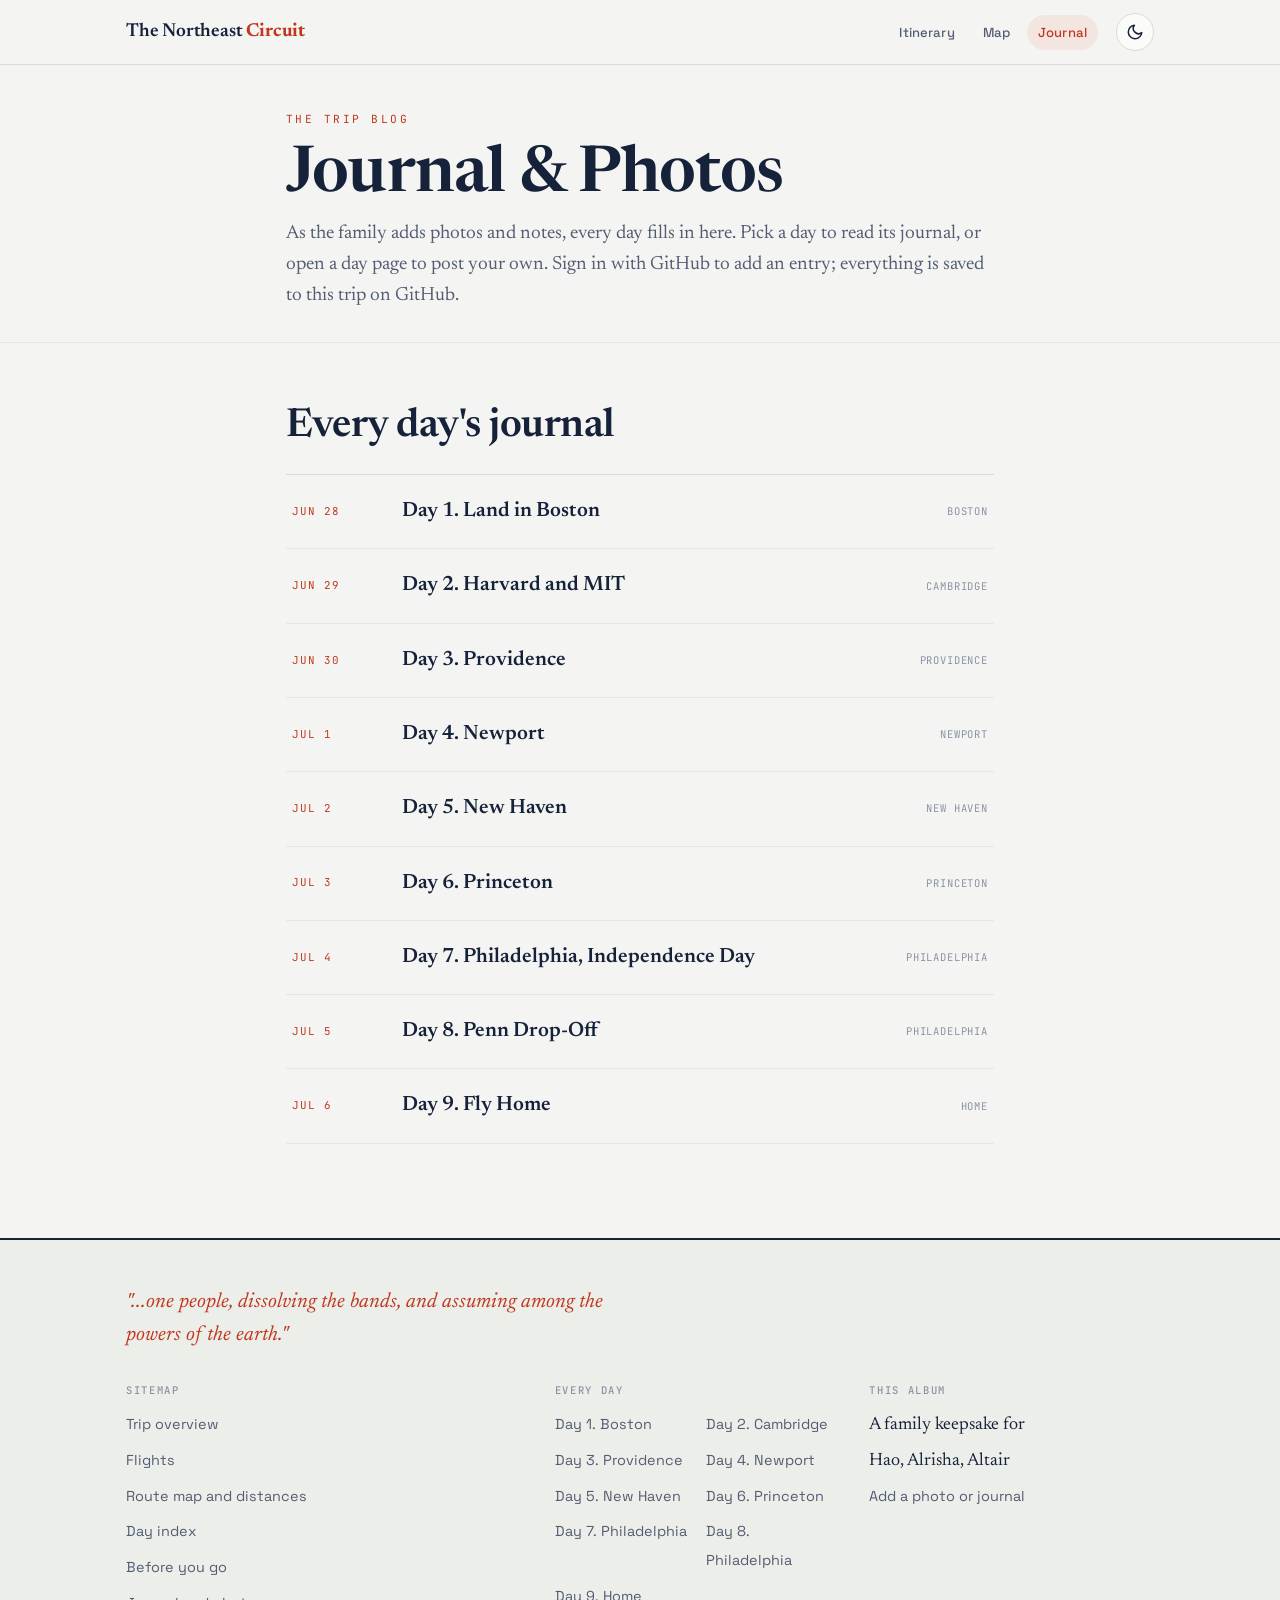
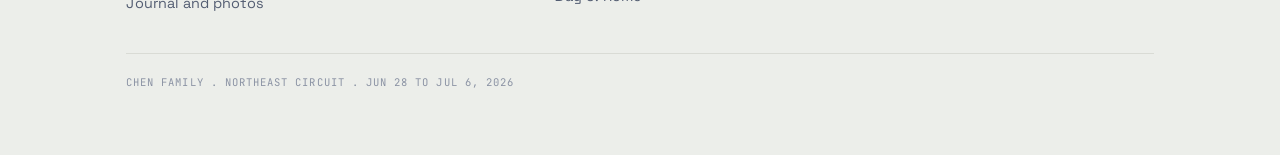
==== journal.html @ 0cf2416f "Rebuild as a multi-page family trip album and journal Redesign off the parchment/oxblood theme into " ====
<!DOCTYPE html>
<html lang="en">
<head>
<meta charset="UTF-8">
<meta name="viewport" content="width=device-width, initial-scale=1.0">
<title>Journal &amp; Photos . The Northeast Circuit</title>
<meta name="description" content="The family trip blog: photos and journals from each day of the Chen family Northeast Circuit, added by the family as the trip unfolds.">
<meta name="color-scheme" content="light dark">
<link rel="preconnect" href="https://fonts.googleapis.com">
<link rel="preconnect" href="https://fonts.gstatic.com" crossorigin>
<script>(function(){try{var d=sessionStorage.getItem('vtDir');if(d){document.documentElement.dataset.vt=d;sessionStorage.removeItem('vtDir');}}catch(e){}})();</script>
<link rel="stylesheet" href="assets/styles.css">
<script src="assets/trip.js"></script>
<script src="assets/render.js"></script>
</head>
<body data-root="" data-page="journal" data-day="0">
  <div id="topnav"></div>
  <main id="journal"></main>
  <div id="sitemap"></div>
  <script>renderJournal();</script>
  <script defer src="assets/app.js"></script>
</body>
</html>
---- assets/styles.css ----
@import url('https://fonts.googleapis.com/css2?family=Newsreader:ital,opsz,wght@0,6..72,400;0,6..72,500;0,6..72,600;1,6..72,400;1,6..72,500&family=Space+Grotesk:wght@400;500;600;700&family=JetBrains+Mono:wght@400;500&display=swap');

/* ============================================================
   The Northeast Circuit  -  shared theme
   Redesign off parchment/oxblood. One locked accent (vermilion).
   Type: Newsreader (editorial serif) + Space Grotesk (UI) + JetBrains Mono (stamps).
   Radius rule: cards / images / inputs = 6px ; pills / buttons = full.
   Dual mode via CSS variables + prefers-color-scheme + [data-theme] toggle.
   ============================================================ */

:root{
  /* light (default) */
  --bg:#f4f5f3;
  --bg-tint:#eceeea;
  --surface:#fbfbfa;
  --ink:#16213a;
  --ink-soft:#535d72;
  --ink-faint:#8b93a4;
  --accent:#e0452a;          /* vermilion - fills, big type, art */
  --accent-ink:#c1371f;      /* darker vermilion - link/label text, passes AA */
  --accent-wash:rgba(224,69,42,.09);
  --line:#d9dbd5;
  --line-soft:#e6e7e2;
  --shadow:0 1px 2px rgba(22,33,58,.05), 0 10px 30px rgba(22,33,58,.08);
  --shadow-lift:0 2px 6px rgba(22,33,58,.07), 0 18px 44px rgba(22,33,58,.13);

  --serif:'Newsreader',Georgia,'Times New Roman',serif;
  --sans:'Space Grotesk',ui-sans-serif,system-ui,sans-serif;
  --mono:'JetBrains Mono',ui-monospace,monospace;
  --r:6px;
  --r-pill:999px;
  --wrap:1080px;
  --turn:.5s;
}
@media (prefers-color-scheme: dark){
  :root:not([data-theme="light"]){
    --bg:#0f1626;
    --bg-tint:#141d31;
    --surface:#172033;
    --ink:#e9ecf3;
    --ink-soft:#a3adc2;
    --ink-faint:#717c93;
    --accent:#ff5a3c;
    --accent-ink:#ff7a61;
    --accent-wash:rgba(255,90,60,.14);
    --line:rgba(233,236,243,.14);
    --line-soft:rgba(233,236,243,.08);
    --shadow:0 1px 2px rgba(0,0,0,.3), 0 12px 34px rgba(0,0,0,.4);
    --shadow-lift:0 2px 8px rgba(0,0,0,.35), 0 22px 50px rgba(0,0,0,.5);
  }
}
[data-theme="dark"]{
  --bg:#0f1626;
  --bg-tint:#141d31;
  --surface:#172033;
  --ink:#e9ecf3;
  --ink-soft:#a3adc2;
  --ink-faint:#717c93;
  --accent:#ff5a3c;
  --accent-ink:#ff7a61;
  --accent-wash:rgba(255,90,60,.14);
  --line:rgba(233,236,243,.14);
  --line-soft:rgba(233,236,243,.08);
  --shadow:0 1px 2px rgba(0,0,0,.3), 0 12px 34px rgba(0,0,0,.4);
  --shadow-lift:0 2px 8px rgba(0,0,0,.35), 0 22px 50px rgba(0,0,0,.5);
}

*{box-sizing:border-box;margin:0;padding:0}
html{scroll-behavior:smooth}
body{
  background:var(--bg);
  color:var(--ink);
  font-family:var(--serif);
  font-size:18px;
  line-height:1.6;
  -webkit-font-smoothing:antialiased;
  text-rendering:optimizeLegibility;
  overflow-x:hidden;
  transition:background .3s ease, color .3s ease;
}
img{max-width:100%;display:block}
a{color:var(--accent-ink);text-decoration:none}
a:hover{text-decoration:underline;text-underline-offset:3px}
:focus-visible{outline:2.5px solid var(--accent);outline-offset:3px;border-radius:2px}

.wrap{max-width:var(--wrap);margin:0 auto;padding:0 26px}
.narrow{max-width:760px}

/* ---------- type helpers ---------- */
.serif{font-family:var(--serif)}
.sans{font-family:var(--sans)}
.mono{font-family:var(--mono)}
h1,h2,h3{font-family:var(--serif);font-weight:600;line-height:1.04;letter-spacing:-.012em}
.lede{font-size:1.2rem;color:var(--ink-soft);max-width:64ch}
.kicker{
  font-family:var(--mono);font-size:.7rem;letter-spacing:.22em;text-transform:uppercase;
  color:var(--accent-ink);
}

/* ---------- top nav (single line, <=72px) ---------- */
.nav{
  position:sticky;top:0;z-index:40;
  background:color-mix(in srgb, var(--bg) 86%, transparent);
  backdrop-filter:saturate(1.4) blur(10px);
  -webkit-backdrop-filter:saturate(1.4) blur(10px);
  border-bottom:1px solid var(--line);
}
.nav-in{display:flex;align-items:center;gap:18px;height:64px;max-width:var(--wrap);margin:0 auto;padding:0 26px}
.brand{font-family:var(--serif);font-weight:600;font-size:1.18rem;letter-spacing:-.01em;color:var(--ink);white-space:nowrap}
.brand:hover{text-decoration:none}
.brand b{color:var(--accent-ink)}
.nav-spacer{flex:1}
.nav-links{display:flex;align-items:center;gap:6px}
.nav-links a{
  font-family:var(--sans);font-size:.82rem;font-weight:500;letter-spacing:.01em;
  color:var(--ink-soft);padding:7px 11px;border-radius:var(--r-pill);white-space:nowrap;
  transition:color .15s, background .15s;
}
.nav-links a:hover{color:var(--ink);background:var(--bg-tint);text-decoration:none}
.nav-links a[aria-current="page"]{color:var(--accent-ink);background:var(--accent-wash)}
.theme-toggle{
  font-family:var(--sans);font-size:.95rem;line-height:1;cursor:pointer;
  background:var(--surface);border:1px solid var(--line);color:var(--ink);
  width:38px;height:38px;border-radius:var(--r-pill);display:grid;place-items:center;
  transition:transform .15s, border-color .15s;
}
.theme-toggle:hover{transform:translateY(-1px);border-color:var(--accent)}
.theme-toggle:active{transform:translateY(0)}

/* ---------- buttons ---------- */
.btn{
  display:inline-flex;align-items:center;gap:8px;font-family:var(--sans);font-weight:600;
  font-size:.86rem;letter-spacing:.01em;padding:11px 20px;border-radius:var(--r-pill);
  border:1px solid transparent;cursor:pointer;transition:transform .15s, box-shadow .15s, background .15s;
  white-space:nowrap;
}
.btn:hover{text-decoration:none;transform:translateY(-1px)}
.btn:active{transform:translateY(0)}
.btn-primary{background:var(--accent);color:#fff}
.btn-primary:hover{box-shadow:var(--shadow-lift)}
.btn-ghost{background:transparent;border-color:var(--line);color:var(--ink)}
.btn-ghost:hover{border-color:var(--accent);color:var(--accent-ink)}

/* ---------- map link chip ---------- */
.maplink,.wikilink{
  display:inline-flex;align-items:center;gap:5px;font-family:var(--sans);font-weight:500;
  font-size:.74rem;letter-spacing:.02em;padding:4px 10px;border-radius:var(--r-pill);
  border:1px solid var(--line);color:var(--ink-soft);background:var(--surface);
  transition:border-color .15s, color .15s;
}
.maplink:hover,.wikilink:hover{border-color:var(--accent);color:var(--accent-ink);text-decoration:none}
.maplink svg,.wikilink svg{width:13px;height:13px;flex:none}
.linkrow{display:flex;flex-wrap:wrap;gap:8px;margin-top:10px}

/* ---------- pills ---------- */
.pill{
  display:inline-block;font-family:var(--mono);font-size:.6rem;letter-spacing:.08em;
  text-transform:uppercase;background:var(--ink);color:var(--bg);
  padding:3px 9px;border-radius:var(--r-pill);vertical-align:middle;
}
.pill.accent{background:var(--accent);color:#fff}
.pill.soft{background:var(--bg-tint);color:var(--ink-soft)}

/* ============================================================
   COVER (hero on home + each day)
   ============================================================ */
.cover{position:relative;padding:46px 0 30px}
.cover-art{
  border-radius:var(--r);overflow:hidden;border:1px solid var(--line);
  background:var(--bg-tint);box-shadow:var(--shadow);
}
.cover-art svg{width:100%;height:auto;display:block}
.cover-art{color:var(--ink-soft)}
.cover-art .ink{fill:var(--ink)}
.cover-art .soft{fill:var(--ink-soft)}
.cover-art .ac{fill:var(--accent)}
.cover-art .sky{fill:var(--bg-tint)}
.cover-art .pap{fill:var(--surface)}
.cover-art .ln{stroke:var(--line);stroke-width:1.5;fill:none}
.cover-art .acln{stroke:var(--accent);fill:none}
.daycover .cover-art{max-width:none}

.daycover{display:grid;grid-template-columns:1.05fr .95fr;gap:40px;align-items:center;padding:40px 0 14px}
.daycover .stamp{display:flex;align-items:baseline;gap:14px;margin-bottom:14px}
.daycover .dno{font-family:var(--serif);font-weight:600;font-size:clamp(3.4rem,9vw,6.2rem);line-height:.8;color:var(--accent)}
.daycover .dmeta{font-family:var(--mono);font-size:.72rem;letter-spacing:.16em;text-transform:uppercase;color:var(--ink-soft);line-height:1.7}
.daycover h1{font-size:clamp(2.2rem,5.2vw,3.7rem);margin:6px 0 12px}
.daycover .tagline{font-style:italic;color:var(--accent-ink);font-size:1.3rem;margin-bottom:8px}
.daycover .city{font-family:var(--mono);font-size:.74rem;letter-spacing:.18em;text-transform:uppercase;color:var(--ink-faint)}

/* ============================================================
   SECTIONS
   ============================================================ */
.section{padding:40px 0;border-top:1px solid var(--line-soft)}
.section.lg{padding:64px 0}
.section.tight{padding:30px 0}
.sec-head{margin-bottom:26px}
.sec-head h2{font-size:clamp(1.7rem,3.6vw,2.5rem)}
.sec-head .lede{margin-top:10px}

/* ---------- plan rows ---------- */
.plan{display:grid;gap:0}
.prow{
  display:grid;grid-template-columns:120px 1fr;gap:18px;align-items:start;
  padding:15px 0;border-top:1px solid var(--line-soft);
}
.prow:first-child{border-top:none}
.prow .lab{font-family:var(--mono);font-size:.66rem;letter-spacing:.13em;text-transform:uppercase;color:var(--accent-ink);padding-top:4px}
.prow .val{color:var(--ink);font-size:1.02rem}

.hotelcard{
  display:flex;flex-wrap:wrap;align-items:center;gap:14px 22px;margin-top:22px;
  padding:18px 22px;border:1px solid var(--line);border-radius:var(--r);
  background:var(--surface);box-shadow:var(--shadow);
}
.hotelcard .hn{font-family:var(--serif);font-weight:600;font-size:1.3rem}
.hotelcard .ha{color:var(--ink-soft);font-size:.95rem}
.hotelcard .hx{font-family:var(--mono);font-size:.68rem;letter-spacing:.06em;color:var(--ink-faint);text-transform:uppercase}

/* ---------- sights ---------- */
.sights{display:grid;gap:18px}
.sight{
  border-left:3px solid var(--accent);padding:2px 0 4px 22px;position:relative;
}
.sight::before{
  content:"";position:absolute;left:-8px;top:6px;width:13px;height:13px;border-radius:50%;
  background:var(--bg);border:3px solid var(--accent);
}
.sight .sn{font-family:var(--serif);font-weight:600;font-size:1.35rem;line-height:1.15;margin-bottom:4px}
.sight .sn .star{
  font-family:var(--mono);font-size:.62rem;letter-spacing:.04em;color:var(--accent-ink);
  background:var(--accent-wash);padding:3px 8px;border-radius:var(--r-pill);margin-left:8px;
  vertical-align:middle;text-transform:uppercase;white-space:nowrap;
}
.sight .sd{color:var(--ink-soft);font-size:1.02rem}

/* ---------- time-locked ---------- */
.timed{
  border:1px solid var(--accent);background:var(--accent-wash);border-radius:var(--r);
  padding:20px 22px;margin-top:8px;
}
.timed .tw{font-family:var(--mono);font-size:.66rem;letter-spacing:.14em;text-transform:uppercase;color:var(--accent-ink);margin-bottom:5px}
.timed .tt{font-family:var(--serif);font-weight:600;font-size:1.3rem;margin-bottom:7px}
.timed .td{color:var(--ink);font-size:1rem}
.timed + .timed{margin-top:16px}

/* ---------- food ---------- */
.food{display:grid;gap:0}
.meal{padding:20px 0;border-top:1px solid var(--line-soft)}
.meal:first-child{border-top:none}
.meal .mn{font-family:var(--serif);font-weight:600;font-size:1.3rem;line-height:1.15}
.meal .mtag{
  font-family:var(--mono);font-size:.58rem;letter-spacing:.07em;text-transform:uppercase;
  color:#fff;background:var(--ink);padding:3px 8px;border-radius:var(--r-pill);margin-left:9px;vertical-align:middle;
}
.meal .mtag.asia{background:var(--accent)}
.meal .md{color:var(--ink-soft);font-size:1rem;margin-top:4px}
.meal .mmeta{font-family:var(--mono);font-size:.68rem;letter-spacing:.03em;color:var(--ink-faint);margin-top:6px}

/* ============================================================
   HOME: day index
   ============================================================ */
.index-list{display:grid;gap:0;border-top:1px solid var(--line)}
.ix{
  display:grid;grid-template-columns:64px 1fr auto;gap:20px;align-items:center;
  padding:18px 6px;border-bottom:1px solid var(--line-soft);
  transition:background .18s, padding .18s;color:var(--ink);
}
.ix:hover{background:var(--bg-tint);text-decoration:none;padding-left:14px}
.ix .ixn{font-family:var(--serif);font-weight:600;font-size:2rem;color:var(--accent);line-height:1}
.ix .ixd{font-family:var(--mono);font-size:.64rem;letter-spacing:.13em;text-transform:uppercase;color:var(--ink-faint);margin-top:3px}
.ix .ixt{font-family:var(--serif);font-weight:600;font-size:1.3rem;line-height:1.12}
.ix .ixtag{color:var(--ink-soft);font-size:.96rem;margin-top:2px}
.ix .ixgo{font-family:var(--mono);font-size:1.1rem;color:var(--ink-faint);transition:transform .18s, color .18s}
.ix:hover .ixgo{transform:translateX(4px);color:var(--accent)}
/* the feature day (Jul 4) */
.ix.feature{background:var(--accent-wash);border-radius:var(--r);border-bottom-color:transparent;margin:6px 0}
.ix.feature .ixtag{color:var(--accent-ink)}

/* ---------- flights ---------- */
.flights{display:grid;grid-template-columns:1fr 1fr;gap:18px}
.flight{border:1px solid var(--line);border-radius:var(--r);padding:22px 24px;background:var(--surface);box-shadow:var(--shadow)}
.flight .fdir{font-family:var(--mono);font-size:.66rem;letter-spacing:.16em;text-transform:uppercase;color:var(--accent-ink);margin-bottom:14px}
.flight .froute{display:flex;align-items:center;gap:14px;margin-bottom:16px}
.flight .ap{font-family:var(--serif);font-weight:600;font-size:2.4rem;line-height:1}
.flight .farrow{flex:1;height:2px;background:var(--line);position:relative;border-radius:2px}
.flight .farrow::after{content:"";position:absolute;right:-1px;top:-3px;border-left:7px solid var(--ink-faint);border-top:4px solid transparent;border-bottom:4px solid transparent}
.flight .frow{display:flex;justify-content:space-between;gap:12px;font-size:.92rem;padding:6px 0;border-top:1px solid var(--line-soft)}
.flight .frow .l{font-family:var(--mono);font-size:.64rem;letter-spacing:.08em;text-transform:uppercase;color:var(--ink-soft);padding-top:3px}
.flight .frow .r{font-family:var(--sans);font-weight:500;text-align:right}

/* ---------- map ---------- */
#map{height:440px;width:100%;border:1px solid var(--line);border-radius:var(--r);box-shadow:var(--shadow);background:var(--bg-tint);z-index:1}
.legs{margin-top:22px;border-top:1px solid var(--line)}
.leg{display:grid;grid-template-columns:30px 1fr auto auto;gap:16px;align-items:center;padding:13px 4px;border-bottom:1px solid var(--line-soft);font-size:.98rem}
.leg .lgn{font-family:var(--mono);font-size:.8rem;color:var(--accent-ink)}
.leg .lgr{font-family:var(--serif);font-weight:500}
.leg .lgm,.leg .lgt{font-family:var(--mono);font-size:.82rem;color:var(--ink-soft);text-align:right;white-space:nowrap}
.leg.total{font-weight:600;border-bottom:none;background:var(--accent-wash);border-radius:var(--r);padding:13px 12px;margin-top:6px}
.leg.total .lgr{color:var(--accent-ink)}
.leaflet-pin{background:var(--accent);color:#fff;width:30px;height:30px;border-radius:50% 50% 50% 0;
  transform:rotate(-45deg);display:grid;place-items:center;box-shadow:0 3px 8px rgba(0,0,0,.35);border:2px solid #fff}
.leaflet-pin span{transform:rotate(45deg);font-family:var(--sans);font-weight:700;font-size:.85rem}

/* ---------- notes ---------- */
.notes{display:grid;gap:16px;counter-reset:n}
.note{display:grid;grid-template-columns:34px 1fr;gap:16px;align-items:start}
.note .ni{counter-increment:n;font-family:var(--serif);font-weight:600;color:var(--accent);font-size:1.5rem;line-height:1}
.note .ni::before{content:counter(n)}
.note .nt strong{color:var(--ink);font-weight:600}
.note .nt{color:var(--ink-soft)}

/* ============================================================
   PHOTOS + JOURNAL (giscus + empty slots)
   ============================================================ */
.album-intro{display:flex;flex-wrap:wrap;gap:14px;align-items:center;justify-content:space-between;margin-bottom:22px}
.album-intro .who{font-family:var(--mono);font-size:.7rem;letter-spacing:.06em;color:var(--ink-faint)}
.slots{display:grid;grid-template-columns:repeat(3,1fr);gap:14px;margin-bottom:26px}
.slot{
  aspect-ratio:4/3;border:1.5px dashed var(--line);border-radius:var(--r);
  display:grid;place-items:center;background:var(--bg-tint);color:var(--ink-faint);
  font-family:var(--mono);font-size:.66rem;letter-spacing:.08em;text-align:center;padding:10px;
}
.slot svg{width:34px;height:34px;opacity:.5;margin-bottom:8px}
.giscus-wrap{border-top:1px solid var(--line);padding-top:24px;min-height:120px}
.giscus-note{font-family:var(--sans);font-size:.86rem;color:var(--ink-soft);background:var(--bg-tint);
  border:1px solid var(--line);border-radius:var(--r);padding:14px 18px;margin-bottom:18px}
.giscus-note b{color:var(--ink)}

/* ---------- day footer nav (page turn) ---------- */
.turnnav{display:grid;grid-template-columns:1fr auto 1fr;gap:14px;align-items:center;
  padding:34px 0;border-top:1px solid var(--line);margin-top:18px}
.turnnav a{display:flex;flex-direction:column;gap:3px;color:var(--ink);padding:12px 14px;border-radius:var(--r);transition:background .15s}
.turnnav a:hover{background:var(--bg-tint);text-decoration:none}
.turnnav .prev{align-items:flex-start}
.turnnav .next{align-items:flex-end;text-align:right}
.turnnav .tdir{font-family:var(--mono);font-size:.64rem;letter-spacing:.12em;text-transform:uppercase;color:var(--ink-faint)}
.turnnav .tlabel{font-family:var(--serif);font-weight:600;font-size:1.1rem;color:var(--accent-ink)}
.turnnav .toindex{font-family:var(--sans);font-weight:600;font-size:.8rem;color:var(--ink-soft);
  border:1px solid var(--line);border-radius:var(--r-pill);padding:9px 16px}
.turnnav .toindex:hover{border-color:var(--accent);color:var(--accent-ink)}

/* ============================================================
   FOOTER + sitemap
   ============================================================ */
.foot{border-top:2px solid var(--ink);margin-top:30px;padding:46px 0 64px;background:var(--bg-tint)}
.foot .seal{font-family:var(--serif);font-style:italic;font-size:1.3rem;color:var(--accent-ink);max-width:48ch;margin-bottom:30px}
.sitemap{display:grid;grid-template-columns:1.4fr 1fr 1fr;gap:30px;margin-bottom:34px}
.sitemap h4{font-family:var(--mono);font-size:.66rem;letter-spacing:.16em;text-transform:uppercase;color:var(--ink-faint);margin-bottom:12px;font-weight:500}
.sitemap ul{list-style:none;display:grid;gap:7px}
.sitemap a{font-family:var(--sans);font-size:.9rem;color:var(--ink-soft)}
.sitemap a:hover{color:var(--accent-ink)}
.sitemap .col-days ul{grid-template-columns:1fr 1fr;gap:7px 18px}
.foot .fine{font-family:var(--mono);font-size:.66rem;letter-spacing:.1em;text-transform:uppercase;color:var(--ink-faint);border-top:1px solid var(--line);padding-top:20px}

/* ============================================================
   JOURNAL feed
   ============================================================ */
.feed{display:grid;gap:0;border-top:1px solid var(--line)}
.feeditem{display:grid;grid-template-columns:90px 1fr auto;gap:20px;align-items:center;padding:20px 6px;border-bottom:1px solid var(--line-soft);color:var(--ink)}
.feeditem:hover{background:var(--bg-tint);text-decoration:none}
.feeditem .fd{font-family:var(--mono);font-size:.68rem;letter-spacing:.1em;text-transform:uppercase;color:var(--accent-ink)}
.feeditem .ft{font-family:var(--serif);font-weight:600;font-size:1.3rem}
.feeditem .fc{font-family:var(--mono);font-size:.66rem;color:var(--ink-faint);text-transform:uppercase;letter-spacing:.08em}

/* ============================================================
   MOTION
   ============================================================ */
.reveal{opacity:0;transform:translateY(18px)}
.reveal.in{opacity:1;transform:none;transition:opacity .65s cubic-bezier(.16,1,.3,1), transform .65s cubic-bezier(.16,1,.3,1)}

/* cover entrance: one orchestrated moment per page */
@media (prefers-reduced-motion: no-preference){
  .enter > *{opacity:0;animation:rise .7s cubic-bezier(.16,1,.3,1) forwards}
  .enter > *:nth-child(1){animation-delay:.05s}
  .enter > *:nth-child(2){animation-delay:.14s}
  .enter > *:nth-child(3){animation-delay:.23s}
  .enter > *:nth-child(4){animation-delay:.32s}
  .enter > *:nth-child(5){animation-delay:.41s}
}
@keyframes rise{from{opacity:0;transform:translateY(22px)}to{opacity:1;transform:none}}

/* cross-document page turn between days */
@view-transition{navigation:auto}
@media (prefers-reduced-motion: no-preference){
  ::view-transition-old(root){animation:turn-out var(--turn) cubic-bezier(.4,0,.2,1) both}
  ::view-transition-new(root){animation:turn-in var(--turn) cubic-bezier(.16,1,.3,1) both}
  /* reverse direction when going to a previous day (html[data-vt="back"]) */
  html[data-vt="back"]::view-transition-old(root){animation:turn-out-back var(--turn) cubic-bezier(.4,0,.2,1) both}
  html[data-vt="back"]::view-transition-new(root){animation:turn-in-back var(--turn) cubic-bezier(.16,1,.3,1) both}
}
@keyframes turn-out{from{opacity:1;transform:none}to{opacity:0;transform:translateX(-7%) rotateY(4deg)}}
@keyframes turn-in{from{opacity:0;transform:translateX(9%) rotateY(-5deg)}to{opacity:1;transform:none}}
@keyframes turn-out-back{from{opacity:1;transform:none}to{opacity:0;transform:translateX(7%) rotateY(-4deg)}}
@keyframes turn-in-back{from{opacity:0;transform:translateX(-9%) rotateY(5deg)}to{opacity:1;transform:none}}

@media (prefers-reduced-motion: reduce){
  html{scroll-behavior:auto}
  .reveal{opacity:1;transform:none;transition:none}
  *{animation-duration:.001ms !important;animation-iteration-count:1 !important}
  ::view-transition-group(*),::view-transition-old(root),::view-transition-new(root){animation:none !important}
}

/* ============================================================
   RESPONSIVE
   ============================================================ */
@media (max-width:860px){
  .daycover{grid-template-columns:1fr;gap:24px}
  .flights{grid-template-columns:1fr}
  .sitemap{grid-template-columns:1fr 1fr}
  .slots{grid-template-columns:repeat(2,1fr)}
}
@media (max-width:600px){
  body{font-size:17px}
  .wrap{padding:0 18px}
  .nav-in{padding:0 18px;gap:10px}
  .nav-links a{padding:6px 8px;font-size:.78rem}
  .prow{grid-template-columns:92px 1fr;gap:12px}
  .leg{grid-template-columns:24px 1fr;gap:8px 12px}
  .leg .lgm,.leg .lgt{grid-column:2;text-align:left}
  .sitemap{grid-template-columns:1fr}
  .sitemap .col-days ul{grid-template-columns:1fr 1fr}
  .feeditem{grid-template-columns:1fr;gap:5px}
  .feeditem .fc{display:none}
  #map{height:340px}
}
@media (max-width:380px){
  .nav-links .lbl{display:none}
  .slots{grid-template-columns:1fr}
  .daycover .dno{font-size:3rem}
}
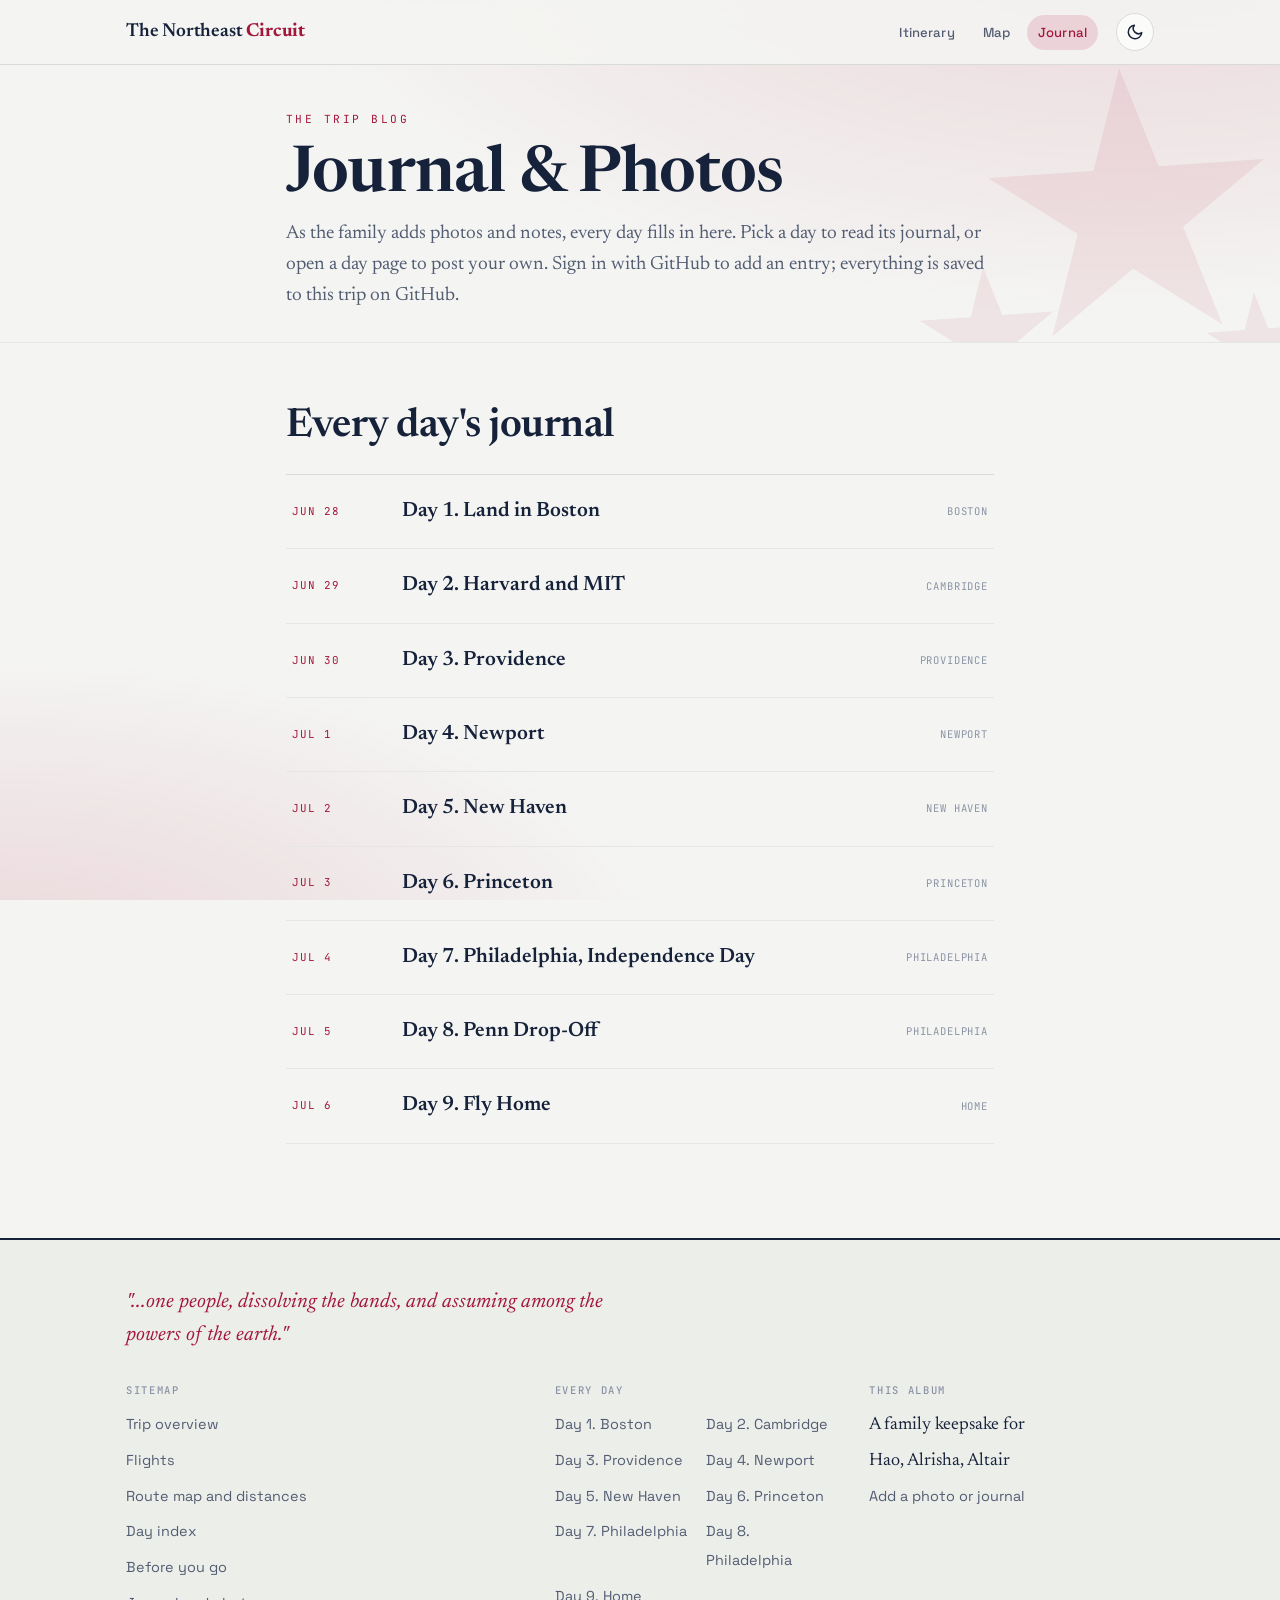
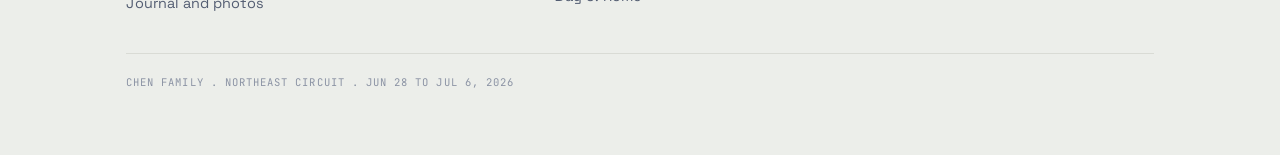
==== commit f747ccda: "Flag/Independence theme, per-page city colors, Giscus live, Independence Hall fix - Shift palette to" ====
--- a/journal.html
+++ b/journal.html
@@ -8,7 +8,7 @@
 <meta name="color-scheme" content="light dark">
 <link rel="preconnect" href="https://fonts.googleapis.com">
 <link rel="preconnect" href="https://fonts.gstatic.com" crossorigin>
-<script>(function(){try{var d=sessionStorage.getItem('vtDir');if(d){document.documentElement.dataset.vt=d;sessionStorage.removeItem('vtDir');}}catch(e){}})();</script>
+<script>(function(){try{var d=sessionStorage.getItem('vtDir');if(d){document.documentElement.dataset.vt=d;sessionStorage.removeItem('vtDir');}var t=localStorage.getItem('theme');if(t)document.documentElement.setAttribute('data-theme',t);}catch(e){}})();</script>
 <link rel="stylesheet" href="assets/styles.css">
 <script src="assets/trip.js"></script>
 <script src="assets/render.js"></script>
--- a/assets/styles.css
+++ b/assets/styles.css
@@ -16,9 +16,9 @@
   --ink:#16213a;
   --ink-soft:#535d72;
   --ink-faint:#8b93a4;
-  --accent:#e0452a;          /* vermilion - fills, big type, art */
-  --accent-ink:#c1371f;      /* darker vermilion - link/label text, passes AA */
-  --accent-wash:rgba(224,69,42,.09);
+  --accent:#b31942;          /* Old Glory red - default flag accent (per-page override below) */
+  --accent-ink:#a3173b;      /* darker red - link/label text, passes AA on paper */
+  --accent-wash:color-mix(in srgb, var(--accent) 14%, transparent); /* auto-derives from --accent */
   --line:#d9dbd5;
   --line-soft:#e6e7e2;
   --shadow:0 1px 2px rgba(22,33,58,.05), 0 10px 30px rgba(22,33,58,.08);
@@ -40,9 +40,8 @@
     --ink:#e9ecf3;
     --ink-soft:#a3adc2;
     --ink-faint:#717c93;
-    --accent:#ff5a3c;
-    --accent-ink:#ff7a61;
-    --accent-wash:rgba(255,90,60,.14);
+    --accent:#ff5366;
+    --accent-ink:#ff8597;
     --line:rgba(233,236,243,.14);
     --line-soft:rgba(233,236,243,.08);
     --shadow:0 1px 2px rgba(0,0,0,.3), 0 12px 34px rgba(0,0,0,.4);
@@ -56,9 +55,8 @@
   --ink:#e9ecf3;
   --ink-soft:#a3adc2;
   --ink-faint:#717c93;
-  --accent:#ff5a3c;
-  --accent-ink:#ff7a61;
-  --accent-wash:rgba(255,90,60,.14);
+  --accent:#ff5366;
+  --accent-ink:#ff8597;
   --line:rgba(233,236,243,.14);
   --line-soft:rgba(233,236,243,.08);
   --shadow:0 1px 2px rgba(0,0,0,.3), 0 12px 34px rgba(0,0,0,.4);
@@ -78,6 +76,13 @@
   overflow-x:hidden;
   transition:background .3s ease, color .3s ease;
 }
+/* subtle per-page color cast, driven by the page's --accent */
+body::before{
+  content:"";position:fixed;inset:0;z-index:-1;pointer-events:none;
+  background:
+    radial-gradient(110% 70% at 88% -8%, var(--accent-wash), transparent 62%),
+    radial-gradient(90% 60% at 0% 108%, var(--accent-wash), transparent 60%);
+}
 img{max-width:100%;display:block}
 a{color:var(--accent-ink);text-decoration:none}
 a:hover{text-decoration:underline;text-underline-offset:3px}
@@ -164,7 +169,15 @@
 /* ============================================================
    COVER (hero on home + each day)
    ============================================================ */
-.cover{position:relative;padding:46px 0 30px}
+.cover{position:relative;overflow:hidden;padding:46px 0 30px}
+.cover .wrap{position:relative;z-index:1}
+.watermark{
+  position:absolute;top:-26px;right:-46px;width:min(48vw,440px);
+  color:var(--accent);opacity:.08;pointer-events:none;z-index:0;line-height:0;
+  transform:rotate(-4deg);
+}
+.watermark svg{width:100%;height:auto;display:block;fill:currentColor}
+@media (max-width:860px){ .watermark{width:300px;opacity:.06;top:-10px;right:-60px} }
 .cover-art{
   border-radius:var(--r);overflow:hidden;border:1px solid var(--line);
   background:var(--bg-tint);box-shadow:var(--shadow);
